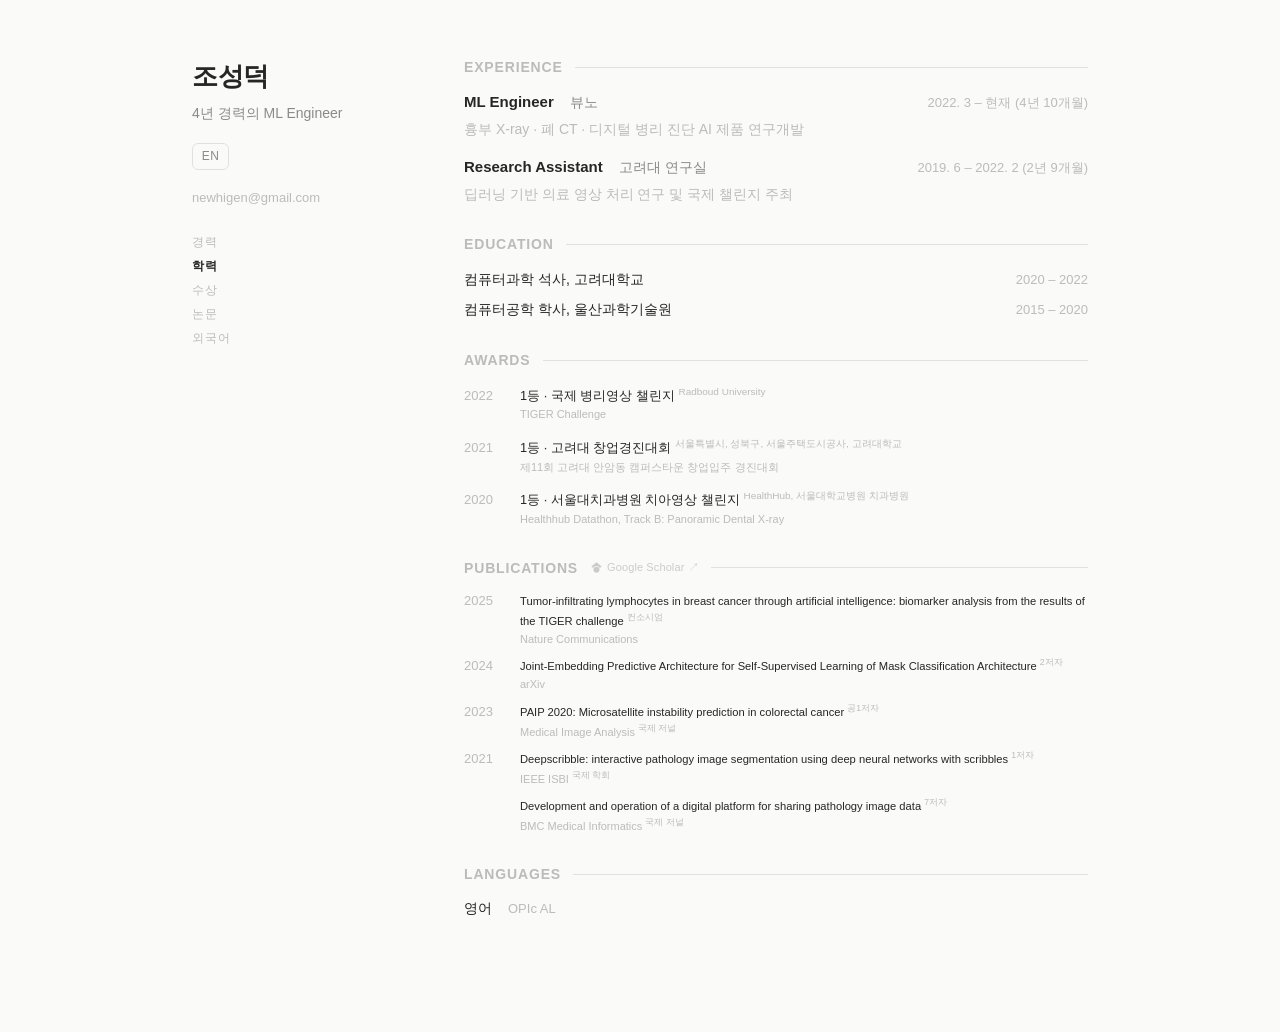
==== index.html @ 402632e5 "layout: 좌우 2단으로 — 넓은 화면은 신원 고정, 좁은 화면은 이동줄 고정 - 넓은 화면(700px 초과): 왼쪽에 이름·직함·연락처·섹션 이동줄을 두고 스크롤해도   따라" ====
<!doctype html>
<html lang="ko">
<head>
<meta charset="utf-8">
<meta name="viewport" content="width=device-width, initial-scale=1">
<meta name="description" content="조성덕 이력서">
<title>조성덕 | ML Engineer</title>
<link rel="icon" type="image/svg+xml" href="/favicon.svg">
<link rel="stylesheet" href="/style.css">
<link rel="alternate" hreflang="en" href="https://resume.sungd.uk/en/">
<link rel="alternate" hreflang="ko" href="https://resume.sungd.uk/">
</head>
<body>
<div class="resume">

  <div class="col-left">
    <aside class="side">
      <div class="side-top">
        <div>
          <h1 class="name">조성덕</h1>
          <p class="tagline">4년 경력의 ML Engineer</p>
        </div>
        <a class="lang" href="/en/">EN</a>
      </div>
      <p class="contact">newhigen@gmail.com</p>
    </aside>
    <nav class="nav">
      <a href="#experience">경력</a>
      <a href="#education">학력</a>
      <a href="#awards">수상</a>
      <a href="#publications">논문</a>
      <a href="#languages">외국어</a>
    </nav>
  </div>

  <main>

  <section class="section" id="experience">
    <div class="section-head">
      <h2 class="section-title">Experience</h2>
      <div class="rule"></div>
    </div>
    <div class="jobs">

      <div>
        <div class="job-row">
          <span class="job-role">ML Engineer</span>
          <span class="job-org">뷰노</span>
          <span class="job-period">2022. 3 – 현재 (<span data-from="2022.3"></span>)</span>
        </div>
        <p class="job-desc">흉부 X-ray · 폐 CT · 디지털 병리 진단 AI 제품 연구개발</p>
      </div>

      <div>
        <div class="job-row">
          <span class="job-role">Research Assistant</span>
          <span class="job-org">고려대 연구실</span>
          <span class="job-period">2019. 6 – 2022. 2 (<span data-from="2019.6" data-to="2022.2"></span>)</span>
        </div>
        <p class="job-desc">딥러닝 기반 의료 영상 처리 연구 및 국제 챌린지 주최</p>
      </div>

    </div>
  </section>

  <section class="section" id="education">
    <div class="section-head">
      <h2 class="section-title">Education</h2>
      <div class="rule"></div>
    </div>
    <div class="rows">
      <div class="row">
        <span>컴퓨터과학 석사, 고려대학교</span>
        <span class="row-period">2020 – 2022</span>
      </div>
      <div class="row">
        <span>컴퓨터공학 학사, 울산과학기술원</span>
        <span class="row-period">2015 – 2020</span>
      </div>
    </div>
  </section>

  <!-- 숨김: Anthropic·MongoDB 워크숍 수료증. Experience 내용을 채운 뒤 노출 여부 재검토 -->
  <section class="section" hidden>
    <div class="section-head">
      <h2 class="section-title">Courses</h2>
      <div class="rule"></div>
    </div>
    <div class="entries gap-sm">
      <div class="entry">
        <span class="entry-year">2026</span>
        <a class="course-title" href="https://www.credly.com/badges/4c1bebb2-029d-4340-b8d7-28dfd25b5d62/public_url" target="_blank" rel="noopener noreferrer">Introduction to Subagents <sup>Anthropic</sup></a>
      </div>
      <div class="entry">
        <span class="entry-year"></span>
        <a class="course-title" href="https://www.credly.com/badges/4c1bebb2-029d-4340-b8d7-28dfd25b5d62/public_url" target="_blank" rel="noopener noreferrer">Introduction to Agent Skills <sup>Anthropic</sup></a>
      </div>
      <div class="entry">
        <span class="entry-year">2025</span>
        <a class="course-title" href="https://www.credly.com/badges/4c1bebb2-029d-4340-b8d7-28dfd25b5d62/public_url" target="_blank" rel="noopener noreferrer">Claude Code in Action <sup>Anthropic</sup></a>
      </div>
      <div class="entry">
        <span class="entry-year"></span>
        <a class="course-title" href="https://verify.skilljar.com/c/fiqyk3xkq64r" target="_blank" rel="noopener noreferrer">Building AI Agents with MongoDB <sup>MongoDB</sup></a>
      </div>
      <div class="entry">
        <span class="entry-year"></span>
        <a class="course-title" href="https://verify.skilljar.com/c/aducvhf6396h" target="_blank" rel="noopener noreferrer">Building RAG Apps Using MongoDB <sup>MongoDB</sup></a>
      </div>
      <div class="entry">
        <span class="entry-year"></span>
        <a class="course-title" href="https://verify.skilljar.com/c/tq9qfui7nrwo" target="_blank" rel="noopener noreferrer">Building AI-Powered Search with MongoDB Vector Search <sup>MongoDB</sup></a>
      </div>
    </div>
  </section>

  <section class="section" id="awards">
    <div class="section-head">
      <h2 class="section-title">Awards</h2>
      <div class="rule"></div>
    </div>
    <div class="entries gap-lg">
      <div class="entry">
        <span class="entry-year">2022</span>
        <div>
          <div class="award-title">1등 · 국제 병리영상 챌린지 <sup>Radboud University</sup></div>
          <div class="sub">TIGER Challenge</div>
        </div>
      </div>
      <div class="entry">
        <span class="entry-year">2021</span>
        <div>
          <div class="award-title">1등 · 고려대 창업경진대회 <sup>서울특별시, 성북구, 서울주택도시공사, 고려대학교</sup></div>
          <div class="sub">제11회 고려대 안암동 캠퍼스타운 창업입주 경진대회</div>
        </div>
      </div>
      <div class="entry">
        <span class="entry-year">2020</span>
        <div>
          <div class="award-title">1등 · 서울대치과병원 치아영상 챌린지 <sup>HealthHub, 서울대학교병원 치과병원</sup></div>
          <div class="sub">Healthhub Datathon, Track B: Panoramic Dental X-ray</div>
        </div>
      </div>
    </div>
  </section>

  <section class="section" id="publications">
    <div class="section-head">
      <h2 class="section-title">Publications</h2>
      <a class="scholar" href="https://scholar.google.com/citations?user=zsfFJ-cAAAAJ&hl=ko&oi=ao" target="_blank" rel="noopener noreferrer">
        <svg xmlns="http://www.w3.org/2000/svg" viewBox="0 0 640 640" fill="currentColor" width="13" height="13" aria-hidden="true">
          <path d="M454.9 362.5C454.9 362.5 454.9 362.6 455 362.6C464.2 382 469.4 403.7 469.4 426.6C469.3 509.1 402.5 576 320 576C237.5 576 170.7 509.1 170.7 426.7C170.7 403.8 175.9 382.1 185.1 362.7C186.8 359.1 188.7 355.5 190.7 352C195.1 344.4 200.1 337.3 205.7 330.7C233.1 298.1 274.2 277.4 320.1 277.4C353.7 277.4 384.7 288.5 409.7 307.3C418.8 314.2 427.1 322 434.5 330.8C440.1 337.4 445.1 344.6 449.5 352.1C451.5 355.5 453.3 359.1 455 362.6L454.9 362.5zM481.3 343.7C451.2 285.3 390.3 245.3 320 245.3C249.7 245.3 188.8 285.3 158.7 343.7L64 266.7L320 64L576 266.7L481.3 343.8L481.3 343.7z"/>
        </svg>
        <span>Google Scholar ↗</span>
      </a>
      <div class="rule"></div>
    </div>
    <div class="entries gap-md">
      <div class="entry">
        <span class="entry-year">2025</span>
        <div>
          <div class="pub-title">Tumor-infiltrating lymphocytes in breast cancer through artificial intelligence: biomarker analysis from the results of the TIGER challenge <sup>컨소시엄</sup></div>
          <div class="sub">Nature Communications</div>
        </div>
      </div>
      <div class="entry">
        <span class="entry-year">2024</span>
        <div>
          <div class="pub-title">Joint-Embedding Predictive Architecture for Self-Supervised Learning of Mask Classification Architecture <sup>2저자</sup></div>
          <div class="sub">arXiv</div>
        </div>
      </div>
      <div class="entry">
        <span class="entry-year">2023</span>
        <div>
          <div class="pub-title">PAIP 2020: Microsatellite instability prediction in colorectal cancer <sup>공1저자</sup></div>
          <div class="sub">Medical Image Analysis <sup>국제 저널</sup></div>
        </div>
      </div>
      <div class="entry">
        <span class="entry-year">2021</span>
        <div>
          <div class="pub-title">Deepscribble: interactive pathology image segmentation using deep neural networks with scribbles <sup>1저자</sup></div>
          <div class="sub">IEEE ISBI <sup>국제 학회</sup></div>
        </div>
      </div>
      <div class="entry">
        <span class="entry-year"></span>
        <div>
          <div class="pub-title">Development and operation of a digital platform for sharing pathology image data <sup>7저자</sup></div>
          <div class="sub">BMC Medical Informatics <sup>국제 저널</sup></div>
        </div>
      </div>
    </div>
  </section>

  <section class="section" id="languages">
    <div class="section-head">
      <h2 class="section-title">Languages</h2>
      <div class="rule"></div>
    </div>
    <div class="lang-row">
      <span>영어</span>
      <span class="lang-level">OPIc AL</span>
    </div>
  </section>

  </main>
</div>
<script src="/script.js"></script>
</body>
</html>
---- style.css ----
/* resume.sungd.uk — 한국어·영어 페이지 공용 스타일.
   레이아웃: 넓은 화면은 좌우 2단(왼쪽 고정 / 오른쪽 스크롤),
   좁은 화면은 한 단으로 접고 섹션 이동줄만 상단에 고정한다. */

@font-face {
  font-family: 'Inter';
  font-style: normal;
  font-weight: 100 900;
  font-display: swap;
  src: url('/fonts/Inter.woff2') format('woff2');
}

:root {
  --bg: #fafaf8;
  --text-primary: rgba(0, 0, 0, 0.85);
  --text-body: rgba(0, 0, 0, 0.72);
  --text-secondary: rgba(0, 0, 0, 0.45);
  --text-tertiary: rgba(0, 0, 0, 0.25);
  --border: rgba(0, 0, 0, 0.1);
  --bg-blur: rgba(250, 250, 248, 0.86);
  --gutter: 1.5rem;          /* 페이지 좌우 여백. 상단 고정 이동줄의 bleed 폭과 같아야 한다 */
}
@media (prefers-color-scheme: dark) {
  :root {
    --bg: #1c1c1a;
    --text-primary: rgba(255, 255, 255, 0.95);
    --text-body: rgba(255, 255, 255, 0.72);
    --text-secondary: rgba(255, 255, 255, 0.45);
    --text-tertiary: rgba(255, 255, 255, 0.25);
    --border: rgba(255, 255, 255, 0.1);
    --bg-blur: rgba(28, 28, 26, 0.86);
  }
}

* { box-sizing: border-box; }

body {
  margin: 0;
  padding: 3.5rem var(--gutter) 7rem;
  background-color: var(--bg);
  color: var(--text-primary);
  font-family: Inter, -apple-system, BlinkMacSystemFont, sans-serif;
  font-size: 0.9375rem;
  line-height: 1.6;
}

a { color: inherit; text-decoration: none; }

sup {
  font-size: 0.78em;
  font-weight: 400;
  color: var(--text-tertiary);
  white-space: nowrap;   /* "2저자"가 글자 단위로 쪼개지지 않게 */
}
/* 수여기관 나열은 길어서 줄바꿈이 필요하다 */
.award-title sup { white-space: normal; }

/* ── 레이아웃 ── */
.resume {
  max-width: 56rem;
  margin: 0 auto;
  display: grid;
  grid-template-columns: 13.5rem 1fr;
  gap: 0 3.5rem;
  align-items: start;
}

/* 왼쪽: 스크롤해도 따라오는 신원 블록 */
.col-left { position: sticky; top: 3.5rem; }
.name { margin: 0; font-size: 1.6rem; font-weight: 700; letter-spacing: -0.015em; }
.tagline { margin: 0.3rem 0 0; font-size: 0.875rem; color: var(--text-secondary); }
.contact { margin: 1.15rem 0 0; font-size: 0.8125rem; color: var(--text-tertiary); }
.lang {
  display: inline-block;
  margin-top: 1.15rem;
  padding: 0.2rem 0.55rem;
  border: 1px solid var(--border);
  border-radius: 6px;
  font-size: 0.75rem;
  font-weight: 500;
  letter-spacing: 0.04em;
  color: var(--text-secondary);
  transition: color 0.15s ease, border-color 0.15s ease;
}
.lang:hover { color: var(--text-primary); border-color: var(--text-tertiary); }
.lang:focus-visible { outline: 2px solid var(--text-secondary); outline-offset: 2px; }

/* 섹션 이동줄 */
.nav { display: flex; flex-direction: column; gap: 0.3rem; margin-top: 1.5rem; }
.nav a {
  font-size: 0.75rem;
  letter-spacing: 0.07em;
  text-transform: uppercase;
  color: var(--text-tertiary);
  transition: color 0.15s ease;
}
.nav a:hover { color: var(--text-secondary); }
.nav a.on { color: var(--text-primary); font-weight: 600; }
.nav a:focus-visible { outline: 2px solid var(--text-secondary); outline-offset: 3px; border-radius: 2px; }

/* ── 섹션 ── */
.section { margin-bottom: 1.75rem; scroll-margin-top: 4rem; }
.section:last-child { margin-bottom: 0; }
.section-head { display: flex; align-items: center; gap: 0.75rem; margin-bottom: 0.75rem; }
.section-title {
  margin: 0;
  font-size: 0.875rem;
  font-weight: 600;
  letter-spacing: 0.06em;
  text-transform: uppercase;
  color: var(--text-tertiary);
  white-space: nowrap;
}
.rule { flex: 1; height: 1px; background: var(--border); }

.scholar {
  display: flex;
  align-items: center;
  gap: 0.25rem;
  font-size: 0.6875rem;
  letter-spacing: 0.01em;
  color: var(--text-tertiary);
  opacity: 0.75;
  transition: opacity 0.15s ease;
}
.scholar:hover { opacity: 1; }

/* ── 경력 ── */
.jobs { display: flex; flex-direction: column; gap: 0.875rem; }
.job-row { display: grid; grid-template-columns: auto 1fr auto; gap: 1rem; align-items: baseline; }
.job-role { font-size: 0.9375rem; font-weight: 600; }
.job-org { font-size: 0.875rem; color: var(--text-secondary); }
.job-period { font-size: 0.8125rem; color: var(--text-tertiary); white-space: nowrap; }
.job-desc { margin: 0.25rem 0 0; font-size: 0.875rem; color: var(--text-tertiary); }

/* ── 학력·언어 ── */
.rows { display: flex; flex-direction: column; gap: 0.5rem; }
.row { display: grid; grid-template-columns: 1fr auto; gap: 1rem; align-items: baseline; font-size: 0.875rem; }
.row-period { font-size: 0.8125rem; color: var(--text-tertiary); white-space: nowrap; }
.row-org { font-size: 0.8125rem; color: var(--text-body); }
.lang-row { display: flex; gap: 1rem; align-items: baseline; font-size: 0.875rem; }
.lang-level { font-size: 0.8125rem; color: var(--text-tertiary); }

/* ── 연도 + 내용 목록 ── */
.entries { display: flex; flex-direction: column; }
.entries.gap-sm { gap: 0.25rem; }
.entries.gap-md { gap: 0.5rem; }
.entries.gap-lg { gap: 0.75rem; }
.entry { display: grid; grid-template-columns: 2.5rem 1fr; gap: 0 1rem; align-items: baseline; }
.entry-year { font-size: 0.8125rem; color: var(--text-tertiary); }
.sub { font-size: 0.6875rem; color: var(--text-tertiary); }

.course-title { font-size: 0.7rem; }
.award-title { font-size: 0.8rem; }
.pub-title { font-size: 0.7rem; }

/* ── 좁은 화면: 한 단으로 접고, 이동줄만 상단 고정 ── */
@media (max-width: 700px) {
  html { font-size: 15px; }
  :root { --gutter: 1.25rem; }
  body { padding: 2rem var(--gutter) 4rem; }

  .resume { grid-template-columns: 1fr; gap: 0; }
  /* 감싼 열을 풀어 .side 와 .nav 가 페이지 전체 높이를 기준으로 놓이게 한다.
     이래야 .nav 의 sticky 가 좁은 부모 박스에 갇히지 않는다. */
  .col-left { display: contents; }
  .side { margin-bottom: 0; }
  .name { font-size: 1.35rem; }

  /* 이름·직함 옆에 언어 버튼 */
  .side-top { display: flex; justify-content: space-between; align-items: flex-start; gap: 1rem; }
  .lang { margin-top: 0; flex-shrink: 0; }
  .contact { margin-top: 0.5rem; }

  /* 세로 목록이던 이동줄 → 가로로 눕히고 상단에 고정 */
  .nav {
    flex-direction: row;
    gap: 0.9rem;
    margin: 1rem calc(var(--gutter) * -1) 0;
    padding: 0.6rem var(--gutter);
    position: sticky;
    top: 0;
    z-index: 5;
    background: var(--bg-blur);
    backdrop-filter: saturate(180%) blur(12px);
    -webkit-backdrop-filter: saturate(180%) blur(12px);
    border-bottom: 1px solid var(--border);
    overflow-x: auto;
    scrollbar-width: none;
  }
  .nav::-webkit-scrollbar { display: none; }
  .nav a { white-space: nowrap; }

  .section { scroll-margin-top: 3.2rem; }
}

@media (max-width: 480px) {
  html { font-size: 14.5px; }
  :root { --gutter: 1.125rem; }
  body { padding: 1.75rem var(--gutter) 4rem; }
  .name { font-size: 1.3rem; }

  /* 직무는 한 줄 통으로, 그 아래 소속(왼쪽) + 기간(오른쪽) */
  .job-row { grid-template-columns: 1fr auto; gap: 0.125rem 0.75rem; }
  .job-role { grid-column: 1 / -1; }
  .job-period { text-align: right; }

  .row { font-size: 0.8125rem; gap: 0.6rem; }
  .row-org, .row-period { font-size: 0.75rem; }
}

@media (prefers-reduced-motion: reduce) {
  * { transition: none !important; scroll-behavior: auto !important; }
}
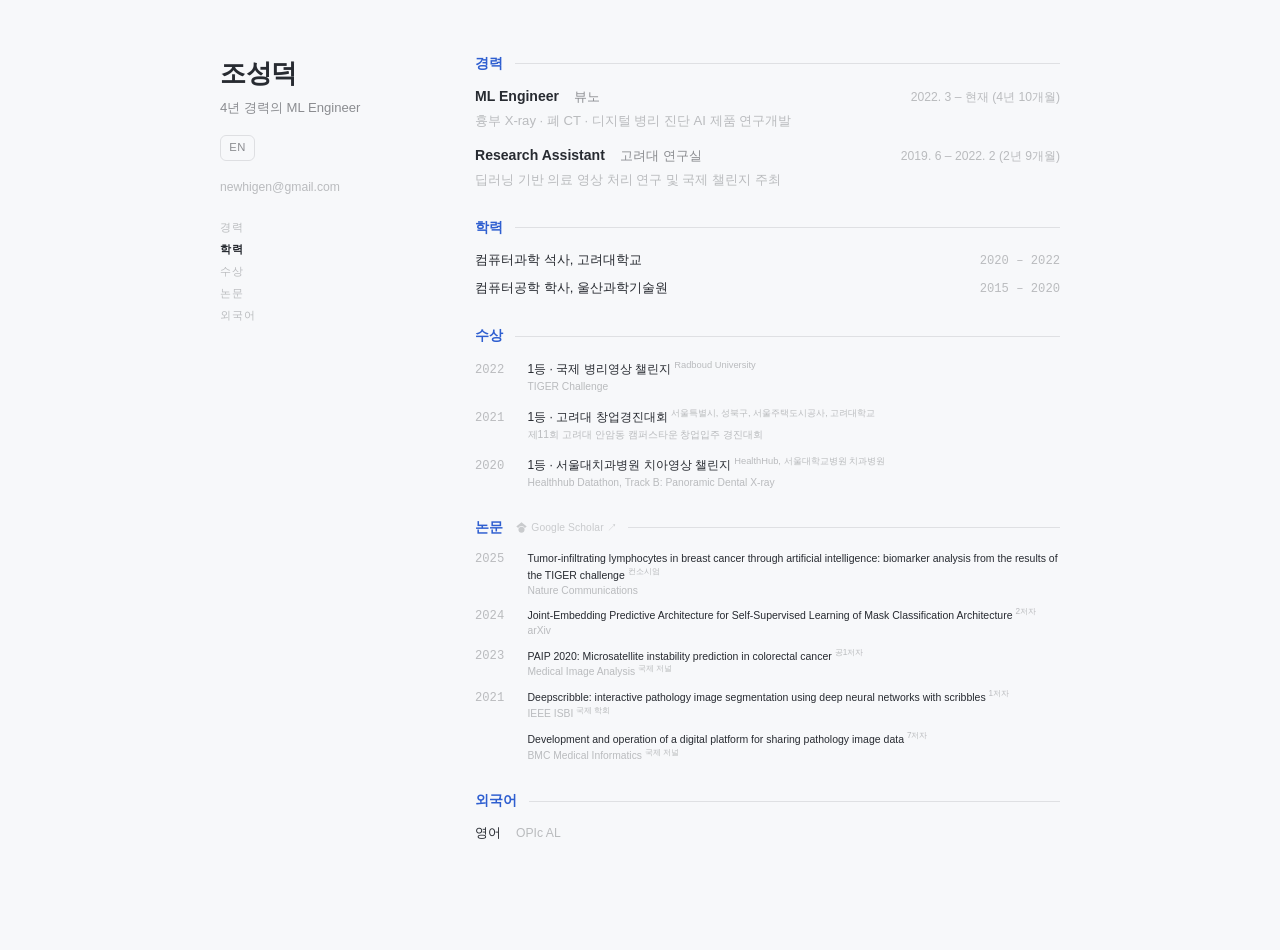
==== commit 02ca8fb2: "content: 한국어판 섹션 제목을 한글로, 제목 고정폭 해제 - 섹션 제목에서 고정폭을 뺌. 연도·기간의 고정폭은 유지 - 한국어판 제목을 경력·학력·수상·논문·외국어로. 왼쪽" ====
--- a/index.html
+++ b/index.html
@@ -37,7 +37,7 @@
 
   <section class="section" id="experience">
     <div class="section-head">
-      <h2 class="section-title">Experience</h2>
+      <h2 class="section-title">경력</h2>
       <div class="rule"></div>
     </div>
     <div class="jobs">
@@ -65,7 +65,7 @@
 
   <section class="section" id="education">
     <div class="section-head">
-      <h2 class="section-title">Education</h2>
+      <h2 class="section-title">학력</h2>
       <div class="rule"></div>
     </div>
     <div class="rows">
@@ -83,7 +83,7 @@
   <!-- 숨김: Anthropic·MongoDB 워크숍 수료증. Experience 내용을 채운 뒤 노출 여부 재검토 -->
   <section class="section" hidden>
     <div class="section-head">
-      <h2 class="section-title">Courses</h2>
+      <h2 class="section-title">수료</h2>
       <div class="rule"></div>
     </div>
     <div class="entries gap-sm">
@@ -116,7 +116,7 @@
 
   <section class="section" id="awards">
     <div class="section-head">
-      <h2 class="section-title">Awards</h2>
+      <h2 class="section-title">수상</h2>
       <div class="rule"></div>
     </div>
     <div class="entries gap-lg">
@@ -146,7 +146,7 @@
 
   <section class="section" id="publications">
     <div class="section-head">
-      <h2 class="section-title">Publications</h2>
+      <h2 class="section-title">논문</h2>
       <a class="scholar" href="https://scholar.google.com/citations?user=zsfFJ-cAAAAJ&hl=ko&oi=ao" target="_blank" rel="noopener noreferrer">
         <svg xmlns="http://www.w3.org/2000/svg" viewBox="0 0 640 640" fill="currentColor" width="13" height="13" aria-hidden="true">
           <path d="M454.9 362.5C454.9 362.5 454.9 362.6 455 362.6C464.2 382 469.4 403.7 469.4 426.6C469.3 509.1 402.5 576 320 576C237.5 576 170.7 509.1 170.7 426.7C170.7 403.8 175.9 382.1 185.1 362.7C186.8 359.1 188.7 355.5 190.7 352C195.1 344.4 200.1 337.3 205.7 330.7C233.1 298.1 274.2 277.4 320.1 277.4C353.7 277.4 384.7 288.5 409.7 307.3C418.8 314.2 427.1 322 434.5 330.8C440.1 337.4 445.1 344.6 449.5 352.1C451.5 355.5 453.3 359.1 455 362.6L454.9 362.5zM481.3 343.7C451.2 285.3 390.3 245.3 320 245.3C249.7 245.3 188.8 285.3 158.7 343.7L64 266.7L320 64L576 266.7L481.3 343.8L481.3 343.7z"/>
@@ -196,7 +196,7 @@
 
   <section class="section" id="languages">
     <div class="section-head">
-      <h2 class="section-title">Languages</h2>
+      <h2 class="section-title">외국어</h2>
       <div class="rule"></div>
     </div>
     <div class="lang-row">
--- a/style.css
+++ b/style.css
@@ -11,28 +11,35 @@
 }
 
 :root {
-  --bg: #fafaf8;
-  --text-primary: rgba(0, 0, 0, 0.85);
-  --text-body: rgba(0, 0, 0, 0.72);
-  --text-secondary: rgba(0, 0, 0, 0.45);
-  --text-tertiary: rgba(0, 0, 0, 0.25);
-  --border: rgba(0, 0, 0, 0.1);
-  --bg-blur: rgba(250, 250, 248, 0.86);
+  --bg: #f7f8fa;
+  --text-primary: rgba(10, 14, 20, 0.88);
+  --text-body: rgba(10, 14, 20, 0.7);
+  --text-secondary: rgba(10, 14, 20, 0.46);
+  --text-tertiary: rgba(10, 14, 20, 0.26);
+  --border: rgba(10, 14, 20, 0.1);
+  --accent: #2f5fd0;              /* 섹션 제목에만. 본문·강조는 뉴트럴로 둔다 */
+  --bg-blur: rgba(247, 248, 250, 0.86);
   --gutter: 1.5rem;          /* 페이지 좌우 여백. 상단 고정 이동줄의 bleed 폭과 같아야 한다 */
 }
 @media (prefers-color-scheme: dark) {
   :root {
-    --bg: #1c1c1a;
-    --text-primary: rgba(255, 255, 255, 0.95);
-    --text-body: rgba(255, 255, 255, 0.72);
-    --text-secondary: rgba(255, 255, 255, 0.45);
-    --text-tertiary: rgba(255, 255, 255, 0.25);
-    --border: rgba(255, 255, 255, 0.1);
-    --bg-blur: rgba(28, 28, 26, 0.86);
+    --bg: #111318;
+    --text-primary: rgba(233, 238, 245, 0.95);
+    --text-body: rgba(233, 238, 245, 0.72);
+    --text-secondary: rgba(233, 238, 245, 0.45);
+    --text-tertiary: rgba(233, 238, 245, 0.26);
+    --border: rgba(233, 238, 245, 0.11);
+    --accent: #7fa5f5;            /* 어두운 바탕에서 같은 파랑은 가라앉아 한 단계 밝게 */
+    --bg-blur: rgba(17, 19, 24, 0.86);
   }
 }
 
 * { box-sizing: border-box; }
+
+/* 섹션 제목과 날짜는 고정폭으로. 코드·숫자·날짜 같은 기계 값만 mono 를 쓴다 */
+:root { --mono: ui-monospace, SFMono-Regular, "SF Mono", Menlo, Consolas, monospace; }
+
+html { font-size: 15px; }
 
 body {
   margin: 0;
@@ -41,7 +48,7 @@
   color: var(--text-primary);
   font-family: Inter, -apple-system, BlinkMacSystemFont, sans-serif;
   font-size: 0.9375rem;
-  line-height: 1.6;
+  line-height: 1.55;
 }
 
 a { color: inherit; text-decoration: none; }
@@ -67,7 +74,7 @@
 
 /* 왼쪽: 스크롤해도 따라오는 신원 블록 */
 .col-left { position: sticky; top: 3.5rem; }
-.name { margin: 0; font-size: 1.6rem; font-weight: 700; letter-spacing: -0.015em; }
+.name { margin: 0; font-size: 1.75rem; font-weight: 700; letter-spacing: -0.015em; }
 .tagline { margin: 0.3rem 0 0; font-size: 0.875rem; color: var(--text-secondary); }
 .contact { margin: 1.15rem 0 0; font-size: 0.8125rem; color: var(--text-tertiary); }
 .lang {
@@ -106,12 +113,15 @@
   margin: 0;
   font-size: 0.875rem;
   font-weight: 600;
-  letter-spacing: 0.06em;
+  letter-spacing: 0.04em;
   text-transform: uppercase;
-  color: var(--text-tertiary);
+  color: var(--accent);
   white-space: nowrap;
 }
 .rule { flex: 1; height: 1px; background: var(--border); }
+/* 한글 제목은 대문자 효과를 못 받아 상대적으로 작아 보인다.
+   자간을 줄이고 크기를 한 단계 올려 균형을 맞춘다. */
+html[lang="ko"] .section-title { font-size: 0.9375rem; letter-spacing: 0.01em; }
 
 .scholar {
   display: flex;
@@ -131,12 +141,13 @@
 .job-role { font-size: 0.9375rem; font-weight: 600; }
 .job-org { font-size: 0.875rem; color: var(--text-secondary); }
 .job-period { font-size: 0.8125rem; color: var(--text-tertiary); white-space: nowrap; }
+/* 재직 기간은 '현재·4년 5개월'처럼 말이 섞여 있어 고정폭이 오히려 흐트러진다 */
 .job-desc { margin: 0.25rem 0 0; font-size: 0.875rem; color: var(--text-tertiary); }
 
 /* ── 학력·언어 ── */
 .rows { display: flex; flex-direction: column; gap: 0.5rem; }
 .row { display: grid; grid-template-columns: 1fr auto; gap: 1rem; align-items: baseline; font-size: 0.875rem; }
-.row-period { font-size: 0.8125rem; color: var(--text-tertiary); white-space: nowrap; }
+.row-period { font-size: 0.8125rem; color: var(--text-tertiary); white-space: nowrap; font-family: var(--mono); }
 .row-org { font-size: 0.8125rem; color: var(--text-body); }
 .lang-row { display: flex; gap: 1rem; align-items: baseline; font-size: 0.875rem; }
 .lang-level { font-size: 0.8125rem; color: var(--text-tertiary); }
@@ -147,7 +158,7 @@
 .entries.gap-md { gap: 0.5rem; }
 .entries.gap-lg { gap: 0.75rem; }
 .entry { display: grid; grid-template-columns: 2.5rem 1fr; gap: 0 1rem; align-items: baseline; }
-.entry-year { font-size: 0.8125rem; color: var(--text-tertiary); }
+.entry-year { font-size: 0.8125rem; color: var(--text-tertiary); font-family: var(--mono); }
 .sub { font-size: 0.6875rem; color: var(--text-tertiary); }
 
 .course-title { font-size: 0.7rem; }
@@ -156,7 +167,7 @@
 
 /* ── 좁은 화면: 한 단으로 접고, 이동줄만 상단 고정 ── */
 @media (max-width: 700px) {
-  html { font-size: 15px; }
+  html { font-size: 14.5px; }
   :root { --gutter: 1.25rem; }
   body { padding: 2rem var(--gutter) 4rem; }
 
@@ -195,7 +206,7 @@
 }
 
 @media (max-width: 480px) {
-  html { font-size: 14.5px; }
+  html { font-size: 14px; }
   :root { --gutter: 1.125rem; }
   body { padding: 1.75rem var(--gutter) 4rem; }
   .name { font-size: 1.3rem; }
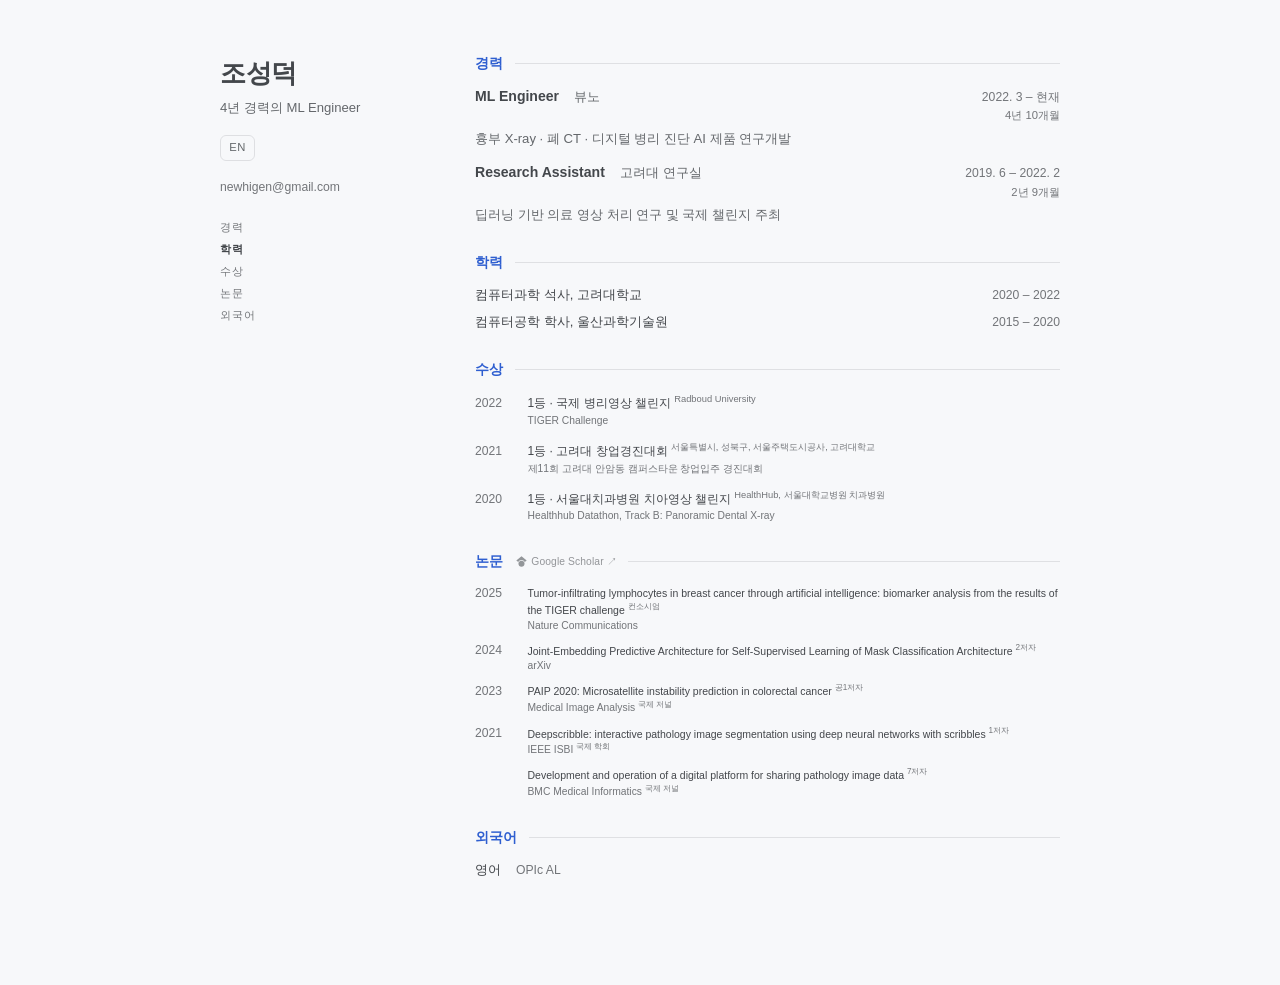
==== commit 736ceeef: "layout: 재직 햇수를 괄호에서 빼 아랫줄로, 모바일 이동줄 아래 간격 - 넓은 화면: '2022. 3 – 현재' 아래에 '4년 5개월'을 한 단계 작게. 괄호 제거 - 좁은 " ====
--- a/index.html
+++ b/index.html
@@ -46,7 +46,8 @@
         <div class="job-row">
           <span class="job-role">ML Engineer</span>
           <span class="job-org">뷰노</span>
-          <span class="job-period">2022. 3 – 현재 (<span data-from="2022.3"></span>)</span>
+          <span class="job-dates">2022. 3 – 현재</span>
+          <span class="job-dur" data-from="2022.3"></span>
         </div>
         <p class="job-desc">흉부 X-ray · 폐 CT · 디지털 병리 진단 AI 제품 연구개발</p>
       </div>
@@ -55,7 +56,8 @@
         <div class="job-row">
           <span class="job-role">Research Assistant</span>
           <span class="job-org">고려대 연구실</span>
-          <span class="job-period">2019. 6 – 2022. 2 (<span data-from="2019.6" data-to="2022.2"></span>)</span>
+          <span class="job-dates">2019. 6 – 2022. 2</span>
+          <span class="job-dur" data-from="2019.6" data-to="2022.2"></span>
         </div>
         <p class="job-desc">딥러닝 기반 의료 영상 처리 연구 및 국제 챌린지 주최</p>
       </div>
--- a/style.css
+++ b/style.css
@@ -12,10 +12,10 @@
 
 :root {
   --bg: #f7f8fa;
-  --text-primary: rgba(10, 14, 20, 0.88);
-  --text-body: rgba(10, 14, 20, 0.7);
-  --text-secondary: rgba(10, 14, 20, 0.46);
-  --text-tertiary: rgba(10, 14, 20, 0.26);
+  --text-primary: rgba(10, 14, 20, 0.76);   /* 검정에 가깝던 것을 진한 회색으로 */
+  --text-body: rgba(10, 14, 20, 0.68);
+  --text-secondary: rgba(10, 14, 20, 0.62);
+  --text-tertiary: rgba(10, 14, 20, 0.56);  /* 연도·부가표기. 너무 흐려 읽기 어렵던 것을 끌어올림 */
   --border: rgba(10, 14, 20, 0.1);
   --accent: #2f5fd0;              /* 섹션 제목에만. 본문·강조는 뉴트럴로 둔다 */
   --bg-blur: rgba(247, 248, 250, 0.86);
@@ -24,10 +24,10 @@
 @media (prefers-color-scheme: dark) {
   :root {
     --bg: #111318;
-    --text-primary: rgba(233, 238, 245, 0.95);
-    --text-body: rgba(233, 238, 245, 0.72);
-    --text-secondary: rgba(233, 238, 245, 0.45);
-    --text-tertiary: rgba(233, 238, 245, 0.26);
+    --text-primary: rgba(233, 238, 245, 0.86);
+    --text-body: rgba(233, 238, 245, 0.74);
+    --text-secondary: rgba(233, 238, 245, 0.68);
+    --text-tertiary: rgba(233, 238, 245, 0.6);
     --border: rgba(233, 238, 245, 0.11);
     --accent: #7fa5f5;            /* 어두운 바탕에서 같은 파랑은 가라앉아 한 단계 밝게 */
     --bg-blur: rgba(17, 19, 24, 0.86);
@@ -36,8 +36,6 @@
 
 * { box-sizing: border-box; }
 
-/* 섹션 제목과 날짜는 고정폭으로. 코드·숫자·날짜 같은 기계 값만 mono 를 쓴다 */
-:root { --mono: ui-monospace, SFMono-Regular, "SF Mono", Menlo, Consolas, monospace; }
 
 html { font-size: 15px; }
 
@@ -135,19 +133,34 @@
 }
 .scholar:hover { opacity: 1; }
 
-/* ── 경력 ── */
+/* ── 경력 ──
+   넓은 화면: 직무 · 소속 · 기간을 한 줄에 두고, 재직 햇수는 기간 아래 작게.
+   좁은 화면: 직무|기간 / 소속|햇수 두 줄로 접는다. */
 .jobs { display: flex; flex-direction: column; gap: 0.875rem; }
-.job-row { display: grid; grid-template-columns: auto 1fr auto; gap: 1rem; align-items: baseline; }
-.job-role { font-size: 0.9375rem; font-weight: 600; }
-.job-org { font-size: 0.875rem; color: var(--text-secondary); }
-.job-period { font-size: 0.8125rem; color: var(--text-tertiary); white-space: nowrap; }
-/* 재직 기간은 '현재·4년 5개월'처럼 말이 섞여 있어 고정폭이 오히려 흐트러진다 */
-.job-desc { margin: 0.25rem 0 0; font-size: 0.875rem; color: var(--text-tertiary); }
+.job-row {
+  display: grid;
+  grid-template-columns: auto 1fr auto;
+  gap: 0 1rem;
+  align-items: baseline;
+}
+.job-role { grid-column: 1; grid-row: 1; font-size: 0.9375rem; font-weight: 600; }
+.job-org { grid-column: 2; grid-row: 1; font-size: 0.875rem; color: var(--text-secondary); }
+.job-dates {
+  grid-column: 3; grid-row: 1;
+  font-size: 0.8125rem; color: var(--text-tertiary);
+  white-space: nowrap; text-align: right; font-variant-numeric: tabular-nums;
+}
+.job-dur {
+  grid-column: 3; grid-row: 2;
+  font-size: 0.75rem; color: var(--text-tertiary);
+  white-space: nowrap; text-align: right; font-variant-numeric: tabular-nums;
+}
+.job-desc { margin: 0.25rem 0 0; font-size: 0.875rem; color: var(--text-secondary); }
 
 /* ── 학력·언어 ── */
 .rows { display: flex; flex-direction: column; gap: 0.5rem; }
 .row { display: grid; grid-template-columns: 1fr auto; gap: 1rem; align-items: baseline; font-size: 0.875rem; }
-.row-period { font-size: 0.8125rem; color: var(--text-tertiary); white-space: nowrap; font-family: var(--mono); }
+.row-period { font-size: 0.8125rem; color: var(--text-tertiary); white-space: nowrap; font-variant-numeric: tabular-nums; }
 .row-org { font-size: 0.8125rem; color: var(--text-body); }
 .lang-row { display: flex; gap: 1rem; align-items: baseline; font-size: 0.875rem; }
 .lang-level { font-size: 0.8125rem; color: var(--text-tertiary); }
@@ -158,7 +171,7 @@
 .entries.gap-md { gap: 0.5rem; }
 .entries.gap-lg { gap: 0.75rem; }
 .entry { display: grid; grid-template-columns: 2.5rem 1fr; gap: 0 1rem; align-items: baseline; }
-.entry-year { font-size: 0.8125rem; color: var(--text-tertiary); font-family: var(--mono); }
+.entry-year { font-size: 0.8125rem; color: var(--text-tertiary); font-variant-numeric: tabular-nums; }
 .sub { font-size: 0.6875rem; color: var(--text-tertiary); }
 
 .course-title { font-size: 0.7rem; }
@@ -187,7 +200,7 @@
   .nav {
     flex-direction: row;
     gap: 0.9rem;
-    margin: 1rem calc(var(--gutter) * -1) 0;
+    margin: 1rem calc(var(--gutter) * -1) 1.35rem;
     padding: 0.6rem var(--gutter);
     position: sticky;
     top: 0;
@@ -211,10 +224,12 @@
   body { padding: 1.75rem var(--gutter) 4rem; }
   .name { font-size: 1.3rem; }
 
-  /* 직무는 한 줄 통으로, 그 아래 소속(왼쪽) + 기간(오른쪽) */
-  .job-row { grid-template-columns: 1fr auto; gap: 0.125rem 0.75rem; }
-  .job-role { grid-column: 1 / -1; }
-  .job-period { text-align: right; }
+  /* 직무|기간 한 줄, 소속|햇수 한 줄 */
+  .job-row { grid-template-columns: 1fr auto; gap: 0.15rem 0.75rem; }
+  .job-role { grid-column: 1; grid-row: 1; }
+  .job-dates { grid-column: 2; grid-row: 1; }
+  .job-org { grid-column: 1; grid-row: 2; }
+  .job-dur { grid-column: 2; grid-row: 2; }
 
   .row { font-size: 0.8125rem; gap: 0.6rem; }
   .row-org, .row-period { font-size: 0.75rem; }
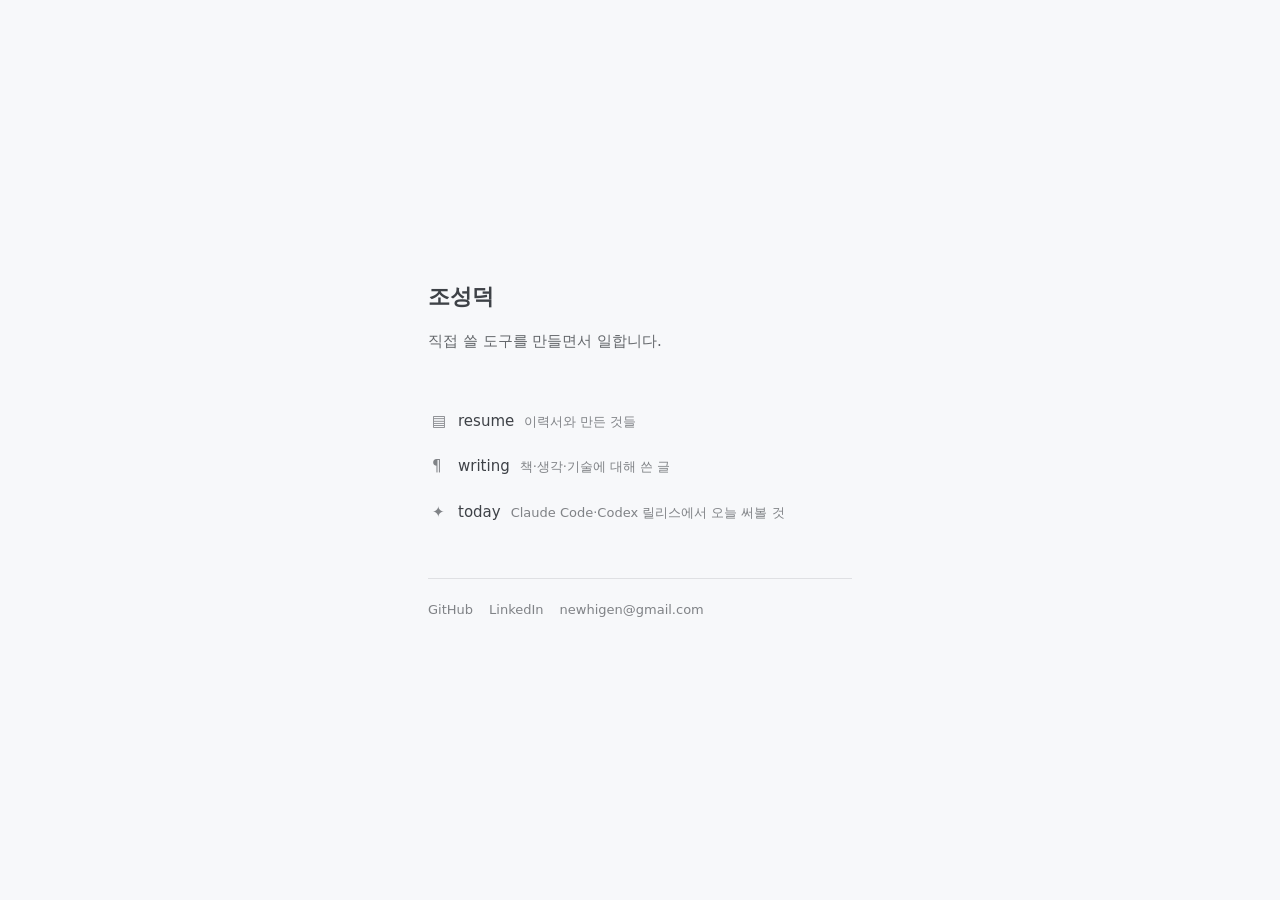
==== commit bb7699ff: "이 repo 를 sungd.uk 랜딩으로 — 이력서는 resume.sungd.uk 로 이관 sungd.uk 은 링크만 있는 단순한 곳으로 두기로 했다. 이력서 본문과 영문판은 프로" ====
--- a/index.html
+++ b/index.html
@@ -3,212 +3,130 @@
 <head>
 <meta charset="utf-8">
 <meta name="viewport" content="width=device-width, initial-scale=1">
-<meta name="description" content="조성덕 이력서">
-<title>조성덕 | ML Engineer</title>
+<title>조성덕</title>
+<meta name="description" content="조성덕 — 이력서, 글, 만든 것들로 가는 곳">
 <link rel="icon" type="image/svg+xml" href="/favicon.svg">
-<link rel="stylesheet" href="/style.css">
-<link rel="alternate" hreflang="en" href="https://resume.sungd.uk/en/">
-<link rel="alternate" hreflang="ko" href="https://resume.sungd.uk/">
+<style>
+  :root {
+    --bg: #f7f8fa;
+    --text-primary: rgba(10, 14, 20, 0.78);
+    --text-secondary: rgba(10, 14, 20, 0.62);
+    --text-tertiary: rgba(10, 14, 20, 0.5);
+    --border: rgba(10, 14, 20, 0.1);
+    --hover: rgba(10, 14, 20, 0.04);
+    color-scheme: light dark;
+  }
+  @media (prefers-color-scheme: dark) {
+    :root {
+      --bg: #111318;
+      --text-primary: rgba(233, 238, 245, 0.88);
+      --text-secondary: rgba(233, 238, 245, 0.66);
+      --text-tertiary: rgba(233, 238, 245, 0.5);
+      --border: rgba(233, 238, 245, 0.14);
+      --hover: rgba(233, 238, 245, 0.06);
+    }
+  }
+
+  * { box-sizing: border-box; }
+  html { -webkit-text-size-adjust: 100%; }
+  body {
+    margin: 0;
+    background: var(--bg);
+    color: var(--text-primary);
+    font-family: "Inter Tight", Pretendard, -apple-system, system-ui, sans-serif;
+    font-size: 15px;
+    line-height: 1.75;
+    display: flex;
+    align-items: center;
+    min-height: 100vh;
+  }
+
+  main {
+    width: 100%;
+    max-width: 30rem;
+    margin: 0 auto;
+    padding: 3rem 1.75rem;
+  }
+
+  h1 {
+    font-size: 1.375rem;
+    font-weight: 600;
+    margin: 0 0 0.75rem;
+    letter-spacing: -0.01em;
+  }
+  .intro {
+    color: var(--text-secondary);
+    margin: 0 0 2.75rem;
+  }
+
+  ul { list-style: none; margin: 0; padding: 0; }
+  li + li { margin-top: 0.125rem; }
+  a.site {
+    display: flex;
+    align-items: baseline;
+    gap: 0.625rem;
+    padding: 0.55rem 0.625rem 0.55rem 0.25rem;
+    border-radius: 7px;
+    text-decoration: none;
+    color: inherit;
+    transition: background-color 0.15s ease;
+  }
+  a.site:hover { background: var(--hover); }
+  .mark { color: var(--text-tertiary); width: 1rem; flex-shrink: 0; }
+  .name { font-weight: 500; flex-shrink: 0; }
+  .desc { font-size: 0.8125rem; color: var(--text-tertiary); }
+
+  footer {
+    margin-top: 2.75rem;
+    padding-top: 1.25rem;
+    border-top: 1px solid var(--border);
+    display: flex;
+    gap: 1rem;
+  }
+  footer a {
+    font-size: 0.8125rem;
+    color: var(--text-tertiary);
+    text-decoration: none;
+  }
+  footer a:hover { color: var(--text-secondary); }
+
+  @media (max-width: 480px) {
+    a.site { flex-wrap: wrap; row-gap: 0.125rem; }
+    .desc { flex-basis: 100%; padding-left: 1.625rem; }
+  }
+</style>
 </head>
 <body>
-<div class="resume">
+<main>
+  <h1>조성덕</h1>
+  <p class="intro">직접 쓸 도구를 만들면서 일합니다.</p>
 
-  <div class="col-left">
-    <aside class="side">
-      <div class="side-top">
-        <div>
-          <h1 class="name">조성덕</h1>
-          <p class="tagline">4년 경력의 ML Engineer</p>
-        </div>
-        <a class="lang" href="/en/">EN</a>
-      </div>
-      <p class="contact">newhigen@gmail.com</p>
-    </aside>
-    <nav class="nav">
-      <a href="#experience">경력</a>
-      <a href="#education">학력</a>
-      <a href="#awards">수상</a>
-      <a href="#publications">논문</a>
-      <a href="#languages">외국어</a>
-    </nav>
-  </div>
+  <ul>
+    <li>
+      <a class="site" href="https://resume.sungd.uk">
+        <span class="mark">▤</span><span class="name">resume</span>
+        <span class="desc">이력서와 만든 것들</span>
+      </a>
+    </li>
+    <li>
+      <a class="site" href="https://writing.sungd.uk">
+        <span class="mark">¶</span><span class="name">writing</span>
+        <span class="desc">책·생각·기술에 대해 쓴 글</span>
+      </a>
+    </li>
+    <li>
+      <a class="site" href="https://today.sungd.uk">
+        <span class="mark">✦</span><span class="name">today</span>
+        <span class="desc">Claude Code·Codex 릴리스에서 오늘 써볼 것</span>
+      </a>
+    </li>
+  </ul>
 
-  <main>
-
-  <section class="section" id="experience">
-    <div class="section-head">
-      <h2 class="section-title">경력</h2>
-      <div class="rule"></div>
-    </div>
-    <div class="jobs">
-
-      <div>
-        <div class="job-row">
-          <span class="job-role">ML Engineer</span>
-          <span class="job-org">뷰노</span>
-          <span class="job-dates">2022. 3 – 현재</span>
-          <span class="job-dur" data-from="2022.3"></span>
-        </div>
-        <p class="job-desc">흉부 X-ray · 폐 CT · 디지털 병리 진단 AI 제품 연구개발</p>
-      </div>
-
-      <div>
-        <div class="job-row">
-          <span class="job-role">Research Assistant</span>
-          <span class="job-org">고려대 연구실</span>
-          <span class="job-dates">2019. 6 – 2022. 2</span>
-          <span class="job-dur" data-from="2019.6" data-to="2022.2"></span>
-        </div>
-        <p class="job-desc">딥러닝 기반 의료 영상 처리 연구 및 국제 챌린지 주최</p>
-      </div>
-
-    </div>
-  </section>
-
-  <section class="section" id="education">
-    <div class="section-head">
-      <h2 class="section-title">학력</h2>
-      <div class="rule"></div>
-    </div>
-    <div class="rows">
-      <div class="row">
-        <span>컴퓨터과학 석사, 고려대학교</span>
-        <span class="row-period">2020 – 2022</span>
-      </div>
-      <div class="row">
-        <span>컴퓨터공학 학사, 울산과학기술원</span>
-        <span class="row-period">2015 – 2020</span>
-      </div>
-    </div>
-  </section>
-
-  <!-- 숨김: Anthropic·MongoDB 워크숍 수료증. Experience 내용을 채운 뒤 노출 여부 재검토 -->
-  <section class="section" hidden>
-    <div class="section-head">
-      <h2 class="section-title">수료</h2>
-      <div class="rule"></div>
-    </div>
-    <div class="entries gap-sm">
-      <div class="entry">
-        <span class="entry-year">2026</span>
-        <a class="course-title" href="https://www.credly.com/badges/4c1bebb2-029d-4340-b8d7-28dfd25b5d62/public_url" target="_blank" rel="noopener noreferrer">Introduction to Subagents <sup>Anthropic</sup></a>
-      </div>
-      <div class="entry">
-        <span class="entry-year"></span>
-        <a class="course-title" href="https://www.credly.com/badges/4c1bebb2-029d-4340-b8d7-28dfd25b5d62/public_url" target="_blank" rel="noopener noreferrer">Introduction to Agent Skills <sup>Anthropic</sup></a>
-      </div>
-      <div class="entry">
-        <span class="entry-year">2025</span>
-        <a class="course-title" href="https://www.credly.com/badges/4c1bebb2-029d-4340-b8d7-28dfd25b5d62/public_url" target="_blank" rel="noopener noreferrer">Claude Code in Action <sup>Anthropic</sup></a>
-      </div>
-      <div class="entry">
-        <span class="entry-year"></span>
-        <a class="course-title" href="https://verify.skilljar.com/c/fiqyk3xkq64r" target="_blank" rel="noopener noreferrer">Building AI Agents with MongoDB <sup>MongoDB</sup></a>
-      </div>
-      <div class="entry">
-        <span class="entry-year"></span>
-        <a class="course-title" href="https://verify.skilljar.com/c/aducvhf6396h" target="_blank" rel="noopener noreferrer">Building RAG Apps Using MongoDB <sup>MongoDB</sup></a>
-      </div>
-      <div class="entry">
-        <span class="entry-year"></span>
-        <a class="course-title" href="https://verify.skilljar.com/c/tq9qfui7nrwo" target="_blank" rel="noopener noreferrer">Building AI-Powered Search with MongoDB Vector Search <sup>MongoDB</sup></a>
-      </div>
-    </div>
-  </section>
-
-  <section class="section" id="awards">
-    <div class="section-head">
-      <h2 class="section-title">수상</h2>
-      <div class="rule"></div>
-    </div>
-    <div class="entries gap-lg">
-      <div class="entry">
-        <span class="entry-year">2022</span>
-        <div>
-          <div class="award-title">1등 · 국제 병리영상 챌린지 <sup>Radboud University</sup></div>
-          <div class="sub">TIGER Challenge</div>
-        </div>
-      </div>
-      <div class="entry">
-        <span class="entry-year">2021</span>
-        <div>
-          <div class="award-title">1등 · 고려대 창업경진대회 <sup>서울특별시, 성북구, 서울주택도시공사, 고려대학교</sup></div>
-          <div class="sub">제11회 고려대 안암동 캠퍼스타운 창업입주 경진대회</div>
-        </div>
-      </div>
-      <div class="entry">
-        <span class="entry-year">2020</span>
-        <div>
-          <div class="award-title">1등 · 서울대치과병원 치아영상 챌린지 <sup>HealthHub, 서울대학교병원 치과병원</sup></div>
-          <div class="sub">Healthhub Datathon, Track B: Panoramic Dental X-ray</div>
-        </div>
-      </div>
-    </div>
-  </section>
-
-  <section class="section" id="publications">
-    <div class="section-head">
-      <h2 class="section-title">논문</h2>
-      <a class="scholar" href="https://scholar.google.com/citations?user=zsfFJ-cAAAAJ&hl=ko&oi=ao" target="_blank" rel="noopener noreferrer">
-        <svg xmlns="http://www.w3.org/2000/svg" viewBox="0 0 640 640" fill="currentColor" width="13" height="13" aria-hidden="true">
-          <path d="M454.9 362.5C454.9 362.5 454.9 362.6 455 362.6C464.2 382 469.4 403.7 469.4 426.6C469.3 509.1 402.5 576 320 576C237.5 576 170.7 509.1 170.7 426.7C170.7 403.8 175.9 382.1 185.1 362.7C186.8 359.1 188.7 355.5 190.7 352C195.1 344.4 200.1 337.3 205.7 330.7C233.1 298.1 274.2 277.4 320.1 277.4C353.7 277.4 384.7 288.5 409.7 307.3C418.8 314.2 427.1 322 434.5 330.8C440.1 337.4 445.1 344.6 449.5 352.1C451.5 355.5 453.3 359.1 455 362.6L454.9 362.5zM481.3 343.7C451.2 285.3 390.3 245.3 320 245.3C249.7 245.3 188.8 285.3 158.7 343.7L64 266.7L320 64L576 266.7L481.3 343.8L481.3 343.7z"/>
-        </svg>
-        <span>Google Scholar ↗</span>
-      </a>
-      <div class="rule"></div>
-    </div>
-    <div class="entries gap-md">
-      <div class="entry">
-        <span class="entry-year">2025</span>
-        <div>
-          <div class="pub-title">Tumor-infiltrating lymphocytes in breast cancer through artificial intelligence: biomarker analysis from the results of the TIGER challenge <sup>컨소시엄</sup></div>
-          <div class="sub">Nature Communications</div>
-        </div>
-      </div>
-      <div class="entry">
-        <span class="entry-year">2024</span>
-        <div>
-          <div class="pub-title">Joint-Embedding Predictive Architecture for Self-Supervised Learning of Mask Classification Architecture <sup>2저자</sup></div>
-          <div class="sub">arXiv</div>
-        </div>
-      </div>
-      <div class="entry">
-        <span class="entry-year">2023</span>
-        <div>
-          <div class="pub-title">PAIP 2020: Microsatellite instability prediction in colorectal cancer <sup>공1저자</sup></div>
-          <div class="sub">Medical Image Analysis <sup>국제 저널</sup></div>
-        </div>
-      </div>
-      <div class="entry">
-        <span class="entry-year">2021</span>
-        <div>
-          <div class="pub-title">Deepscribble: interactive pathology image segmentation using deep neural networks with scribbles <sup>1저자</sup></div>
-          <div class="sub">IEEE ISBI <sup>국제 학회</sup></div>
-        </div>
-      </div>
-      <div class="entry">
-        <span class="entry-year"></span>
-        <div>
-          <div class="pub-title">Development and operation of a digital platform for sharing pathology image data <sup>7저자</sup></div>
-          <div class="sub">BMC Medical Informatics <sup>국제 저널</sup></div>
-        </div>
-      </div>
-    </div>
-  </section>
-
-  <section class="section" id="languages">
-    <div class="section-head">
-      <h2 class="section-title">외국어</h2>
-      <div class="rule"></div>
-    </div>
-    <div class="lang-row">
-      <span>영어</span>
-      <span class="lang-level">OPIc AL</span>
-    </div>
-  </section>
-
-  </main>
-</div>
-<script src="/script.js"></script>
+  <footer>
+    <a href="https://github.com/newhigen">GitHub</a>
+    <a href="https://linkedin.com/in/sungdukcho">LinkedIn</a>
+    <a href="mailto:newhigen@gmail.com">newhigen@gmail.com</a>
+  </footer>
+</main>
 </body>
 </html>
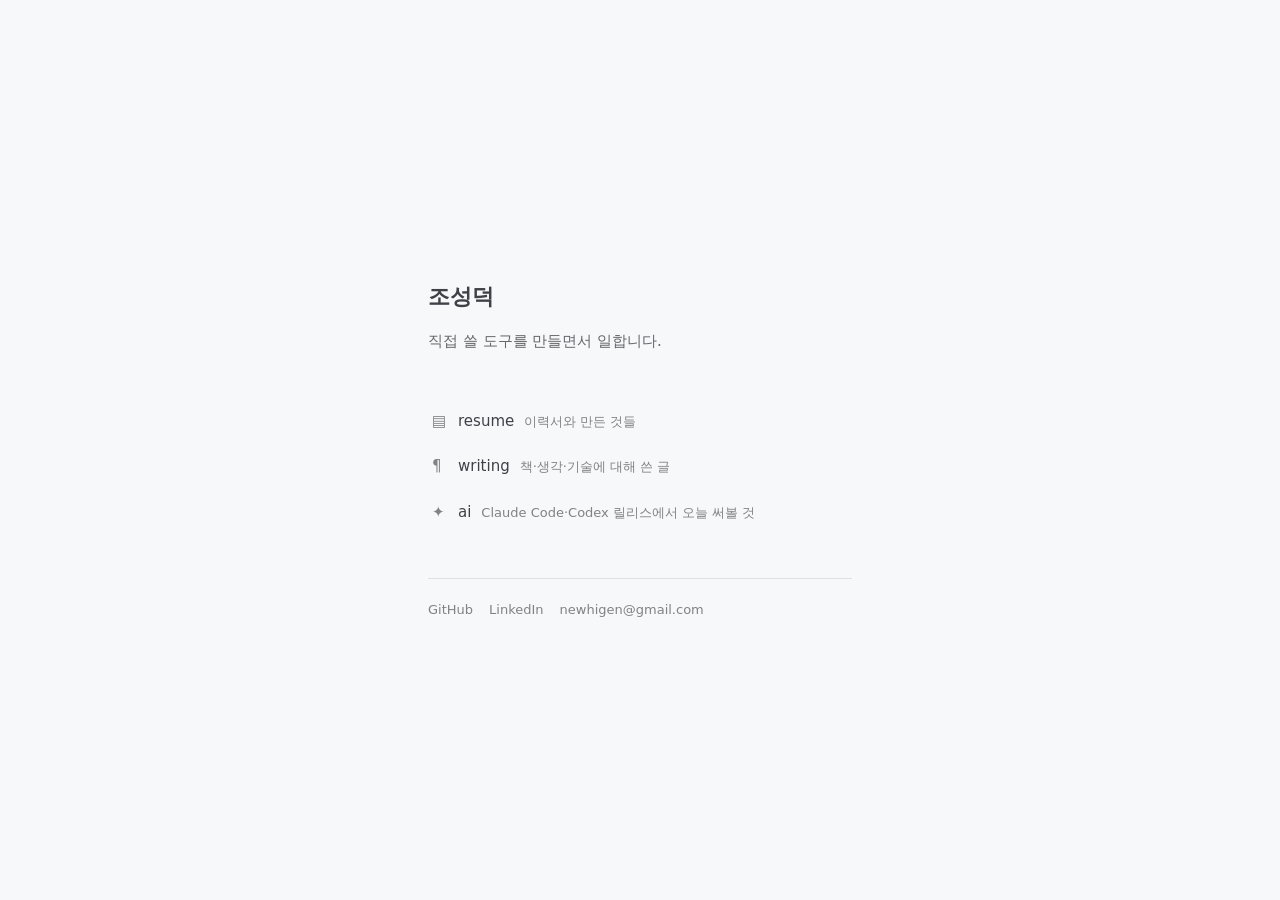
==== commit 85baa473: "랜딩 링크를 ai.sungd.uk 로 되돌림 today.sungd.uk 를 원래 이름 ai.sungd.uk 로 되돌린다. 사용자 결정이다. today 가 하루도 안 살아 있어 밖에" ====
--- a/index.html
+++ b/index.html
@@ -115,8 +115,8 @@
       </a>
     </li>
     <li>
-      <a class="site" href="https://today.sungd.uk">
-        <span class="mark">✦</span><span class="name">today</span>
+      <a class="site" href="https://ai.sungd.uk">
+        <span class="mark">✦</span><span class="name">ai</span>
         <span class="desc">Claude Code·Codex 릴리스에서 오늘 써볼 것</span>
       </a>
     </li>
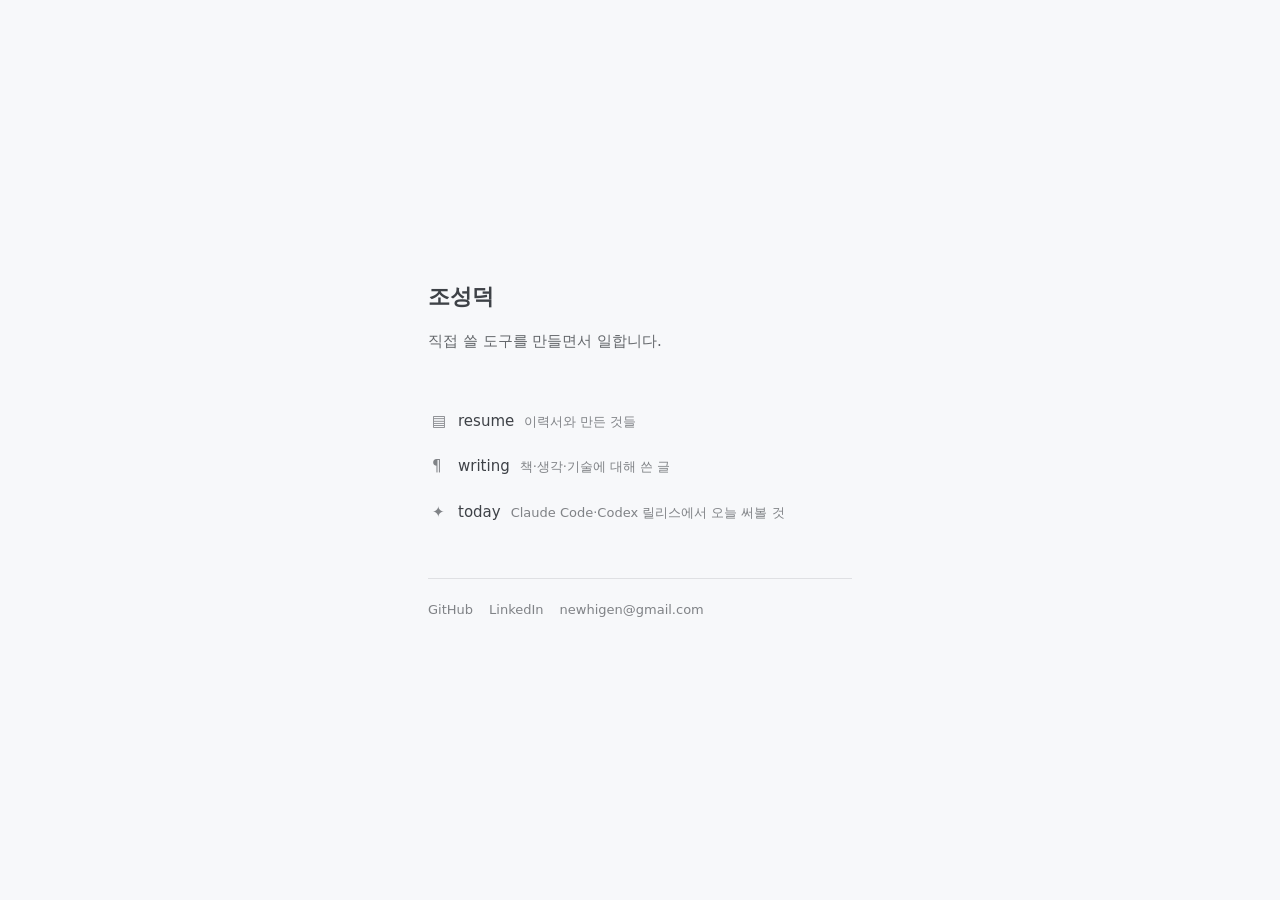
==== commit 9cbf2deb: "랜딩에 검색 등록 확인 태그 추가 Search Console URL 접두어 속성 인증에 첫 쪽 태그가 필요하다. writing·ai 에 이미 있는 것과 같은 토큰." ====
--- a/index.html
+++ b/index.html
@@ -2,6 +2,7 @@
 <html lang="ko">
 <head>
 <meta charset="utf-8">
+<meta name="google-site-verification" content="VLi2Q2MCHzrYvm80ry_lSLF1AueEC0iJDzkSxVWIqY8">
 <meta name="viewport" content="width=device-width, initial-scale=1">
 <title>조성덕</title>
 <meta name="description" content="조성덕 — 이력서, 글, 만든 것들로 가는 곳">
@@ -115,8 +116,8 @@
       </a>
     </li>
     <li>
-      <a class="site" href="https://ai.sungd.uk">
-        <span class="mark">✦</span><span class="name">ai</span>
+      <a class="site" href="https://today.sungd.uk">
+        <span class="mark">✦</span><span class="name">today</span>
         <span class="desc">Claude Code·Codex 릴리스에서 오늘 써볼 것</span>
       </a>
     </li>
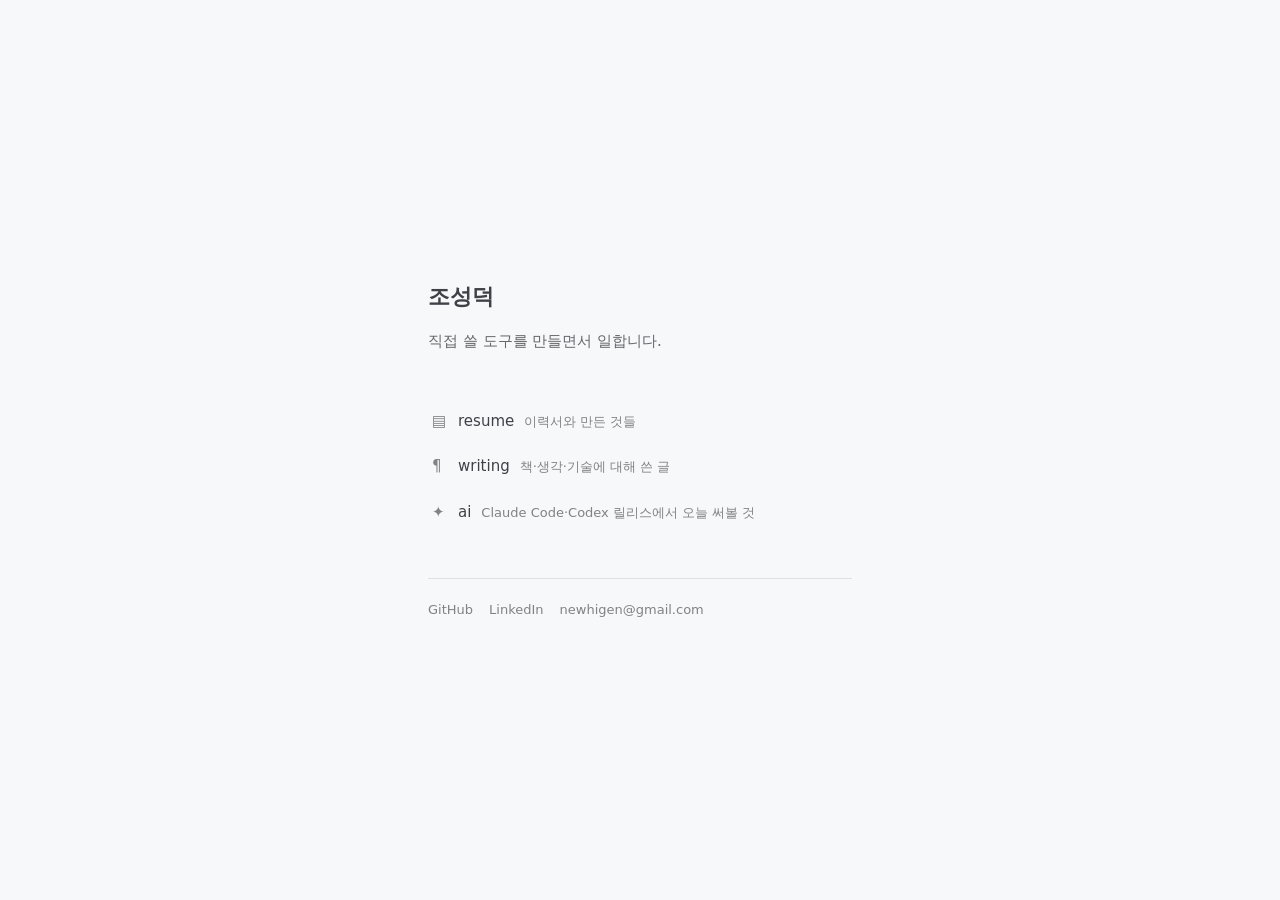
==== commit c3d43e7e: "랜딩에 검색 등록 확인 태그 추가 (#12) Search Console URL 접두어 속성 인증에 첫 쪽 태그가 필요하다. writing·ai 에 이미 있는 것과 같은 토큰." ====
--- a/index.html
+++ b/index.html
@@ -116,8 +116,8 @@
       </a>
     </li>
     <li>
-      <a class="site" href="https://today.sungd.uk">
-        <span class="mark">✦</span><span class="name">today</span>
+      <a class="site" href="https://ai.sungd.uk">
+        <span class="mark">✦</span><span class="name">ai</span>
         <span class="desc">Claude Code·Codex 릴리스에서 오늘 써볼 것</span>
       </a>
     </li>
